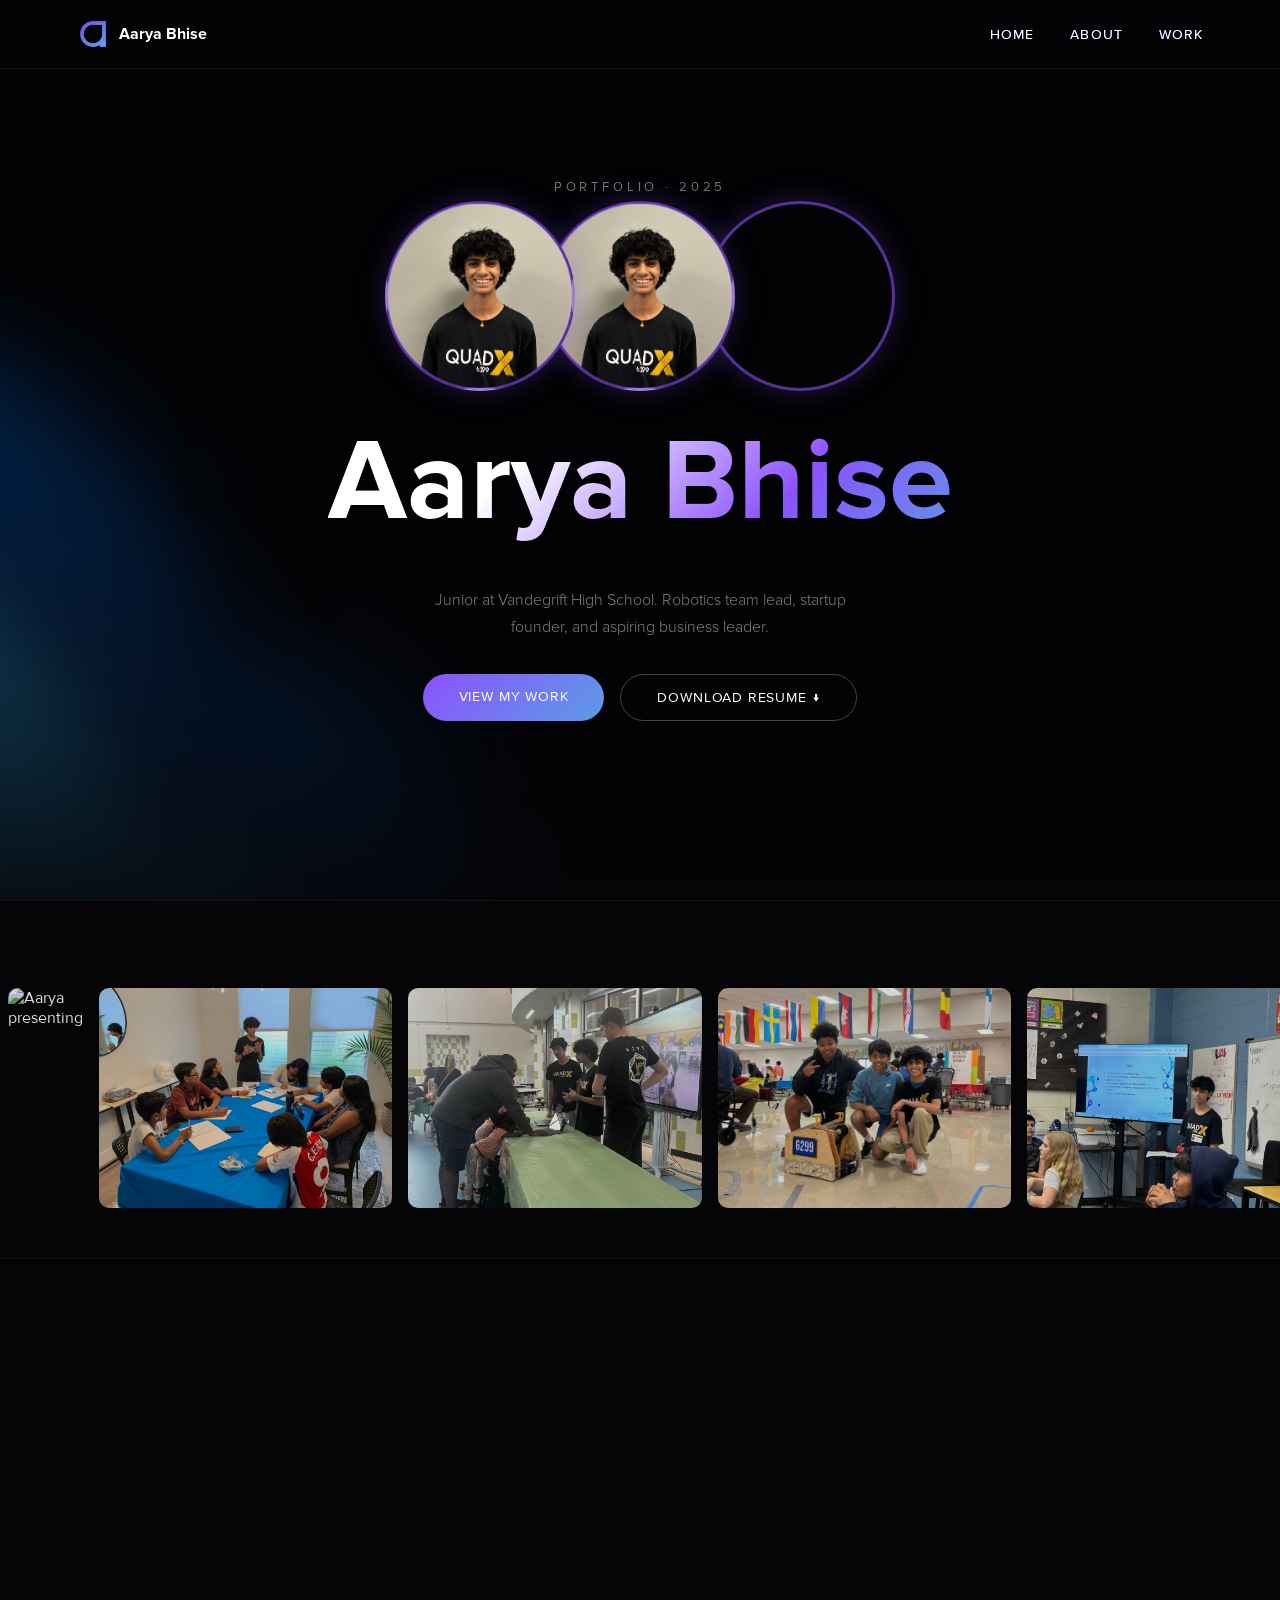
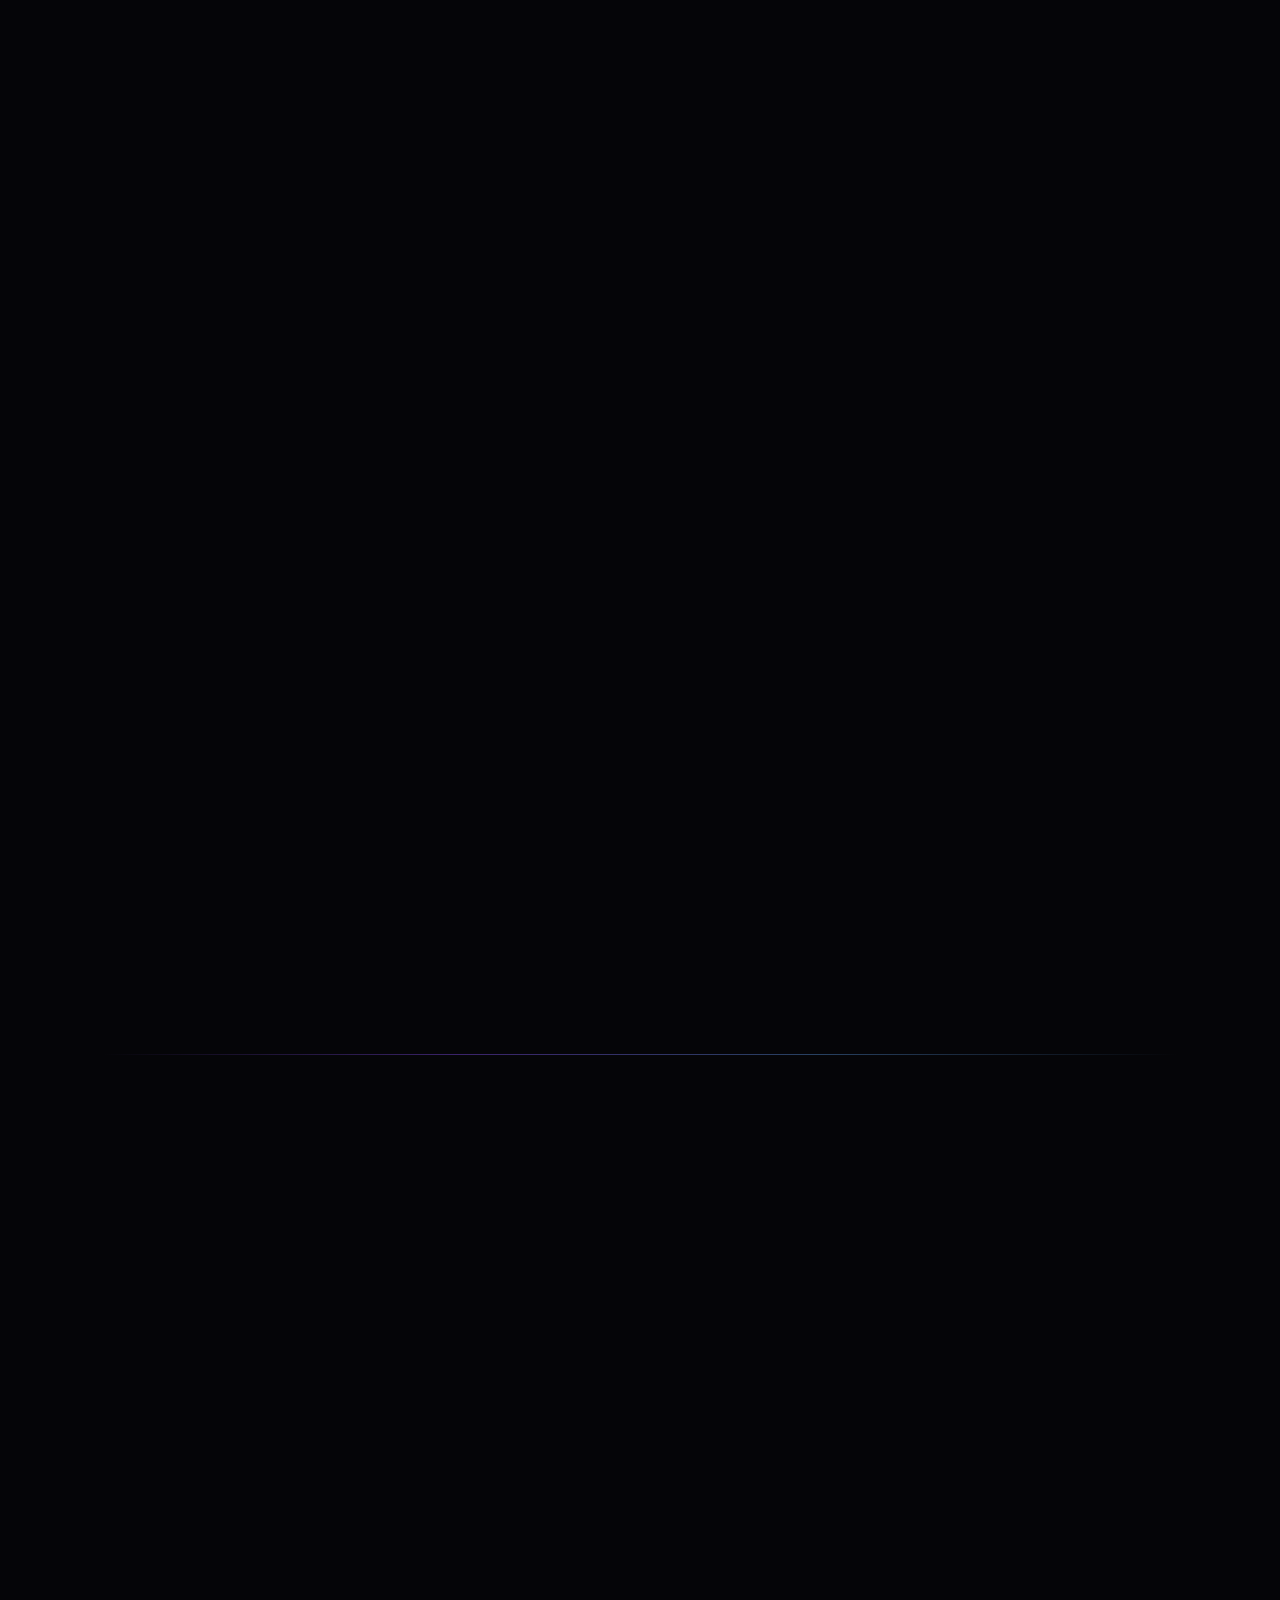
==== index.html @ 0fa8f3f6 "Add files via upload" ====
<!DOCTYPE html>
<html lang="en">
<head>
    <meta charset="UTF-8">
    <meta name="viewport" content="width=device-width, initial-scale=1.0">
    <title>Aarya Bhise | Portfolio</title>
    <link rel="icon" type="image/png" href="LOGO.png">

    <!-- Open Graph / Link Preview -->
    <meta property="og:type" content="website">
    <meta property="og:title" content="Aarya Bhise — Portfolio">
    <meta property="og:description" content="Junior at Vandegrift High School. Robotics team lead, startup founder, and aspiring business leader.">
    <meta property="og:image" content="HEROBACKGROUND.png">
    <meta property="og:url" content="">

    <!-- Twitter / iMessage -->
    <meta name="twitter:card" content="summary_large_image">
    <meta name="twitter:title" content="Aarya Bhise — Portfolio">
    <meta name="twitter:description" content="Junior at Vandegrift High School. Robotics team lead, startup founder, and aspiring business leader.">
    <meta name="twitter:image" content="HEROBACKGROUND.png">
    <style>
        @font-face {
            font-family: 'Proxima Nova';
            src: url('[data-uri]') format('opentype');
            font-weight: 300;
            font-style: normal;
        }
        @font-face {
            font-family: 'Proxima Nova';
            src: url('[data-uri]') format('truetype');
            font-weight: 400;
            font-style: normal;
        }
        @font-face {
            font-family: 'Proxima Nova';
            src: url('[data-uri]') format('opentype');
            font-weight: 700;
            font-style: normal;
        }
        @font-face {
            font-family: 'Proxima Nova';
            src: url('[data-uri]') format('opentype');
            font-weight: 900;
            font-style: normal;
        }
*, *::before, *::after {
            margin: 0;
            padding: 0;
            box-sizing: border-box;
        }

        :root {
            --purple: #8c52ff;
            --blue: #5c9be6;
            --dark: #050508;
            --white: #ffffff;
            --gray: #a0a0b0;
        }

        html {
            scroll-behavior: smooth;
        }

        body {
            font-family: 'Proxima Nova', sans-serif;
            background: var(--dark);
            color: var(--white);
            overflow-x: hidden;
        }

        /* ─── NAV ─── */
        nav {
            position: fixed;
            top: 0;
            left: 0;
            right: 0;
            z-index: 1000;
            display: flex;
            justify-content: space-between;
            align-items: center;
            padding: 18px 6%;
            background: rgba(5, 5, 8, 0.7);
            backdrop-filter: blur(18px);
            border-bottom: 1px solid rgba(255,255,255,0.06);
            transition: background 0.3s;
        }

        .brand-group {
            display: flex;
            align-items: center;
            text-decoration: none;
            gap: 10px;
        }

        .nav-logo {
            height: 32px;
            width: auto;
        }

        .brand-name {
            font-family: 'Proxima Nova', sans-serif;
            font-weight: 900;
            letter-spacing: 0;
            color: var(--white);
        }

        nav ul {
            display: flex;
            list-style: none;
            gap: 36px;
        }

        nav ul li a {
            text-decoration: none;
            font-size: 0.85rem;
            letter-spacing: 0.08em;
            text-transform: uppercase;
            font-weight: 500;
            color: var(--white);
            position: relative;
            background: linear-gradient(90deg, var(--purple), var(--blue));
            -webkit-background-clip: text;
            background-clip: text;
            -webkit-text-fill-color: white;
            transition: -webkit-text-fill-color 0.4s ease, opacity 0.4s ease;
        }

        nav ul li a::after {
            content: '';
            position: absolute;
            bottom: -3px;
            left: 0;
            width: 0%;
            height: 1.5px;
            background: linear-gradient(90deg, var(--purple), var(--blue));
            transition: width 0.4s cubic-bezier(0.4, 0, 0.2, 1);
            border-radius: 2px;
        }

        nav ul li a:hover {
            -webkit-text-fill-color: transparent;
            transition: -webkit-text-fill-color 0.4s ease;
        }

        nav ul li a:hover::after {
            width: 100%;
        }

        /* ─── HERO ─── */
        .hero {
            position: relative;
            height: 100vh;
            display: flex;
            flex-direction: column;
            align-items: center;
            justify-content: center;
            overflow: hidden;
            text-align: center;
        }

        .hero-bg {
            position: absolute;
            inset: 0;
            background-image: url('HEROBACKGROUND.png');
            background-size: cover;
            background-position: center;
            opacity: 0.55;
        }

        .hero-bg::after {
            content: '';
            position: absolute;
            inset: 0;
            background: linear-gradient(to bottom, rgba(5,5,8,0.3) 0%, rgba(5,5,8,0) 40%, rgba(5,5,8,0.9) 100%);
        }

        .hero-content {
            position: relative;
            z-index: 10;
            display: flex;
            flex-direction: column;
            align-items: center;
        }

        .hero-label {
            font-size: 0.8rem;
            letter-spacing: 0.3em;
            text-transform: uppercase;
            color: rgba(255,255,255,0.45);
            margin-bottom: 6px;
            animation: fadeUp 0.8s ease both;
        }

        .hero-title {
            font-family: 'Proxima Nova', sans-serif;
            font-weight: 900;
            font-size: clamp(52px, 9vw, 130px);
            line-height: 1.1;
            letter-spacing: 0;
            padding-bottom: 0.15em;
            background: linear-gradient(135deg, #ffffff 30%, #8c52ff 70%, #5c9be6 100%);
            -webkit-background-clip: text;
            background-clip: text;
            color: transparent;
            animation: fadeUp 0.9s 0.1s ease both;
        }

        .hero-subtitle {
            margin-top: 24px;
            font-size: clamp(0.85rem, 1.5vw, 1rem);
            color: rgba(255,255,255,0.5);
            max-width: 420px;
            line-height: 1.7;
            font-weight: 300;
            animation: fadeUp 1s 0.3s ease both;
        }

        .hero-cta {
            margin-top: 32px;
            animation: fadeUp 1s 0.5s ease both;
        }

        .btn-primary {
            display: inline-block;
            padding: 14px 36px;
            background: linear-gradient(135deg, var(--purple), var(--blue));
            color: white;
            text-decoration: none;
            border-radius: 50px;
            font-size: 0.85rem;
            font-weight: 500;
            letter-spacing: 0.06em;
            text-transform: uppercase;
            transition: transform 0.25s, box-shadow 0.25s;
        }

        .btn-secondary {
            display: inline-block;
            padding: 14px 36px;
            background: transparent;
            color: white;
            text-decoration: none;
            border-radius: 50px;
            font-size: 0.85rem;
            font-weight: 500;
            letter-spacing: 0.06em;
            text-transform: uppercase;
            border: 1.5px solid rgba(255,255,255,0.25);
            transition: transform 0.25s, box-shadow 0.25s, border-color 0.25s, background 0.25s;
        }

        .btn-secondary:hover {
            transform: translateY(-2px);
            border-color: rgba(140, 82, 255, 0.6);
            background: rgba(140, 82, 255, 0.08);
            box-shadow: 0 12px 40px rgba(140, 82, 255, 0.2);
        }

        .btn-primary:hover {
            transform: translateY(-2px);
            box-shadow: 0 12px 40px rgba(140, 82, 255, 0.4);
        }

        /* Profile circles */
        .hero-circles {
            display: flex;
            justify-content: center;
            margin-bottom: 28px;
            animation: fadeUp 0.9s 0.05s ease both;
        }

        .hero-circle {
            width: 190px;
            height: 190px;
            border-radius: 50%;
            background-size: cover;
            background-position: center;
            border: 3px solid rgba(140, 82, 255, 0.6);
            box-shadow: 0 0 28px rgba(140, 82, 255, 0.25);
            transition: transform 0.3s, box-shadow 0.3s;
        }

        .hero-circle:not(:first-child) {
            margin-left: -30px;
        }

        .hero-circle:hover {
            transform: scale(1.1) translateY(-4px);
            z-index: 5;
            box-shadow: 0 0 30px rgba(92, 155, 230, 0.5);
        }

        .c1 { background-image: url('AARYA2.png'); z-index: 3; }
        .c2 { background-image: url('AARYA2.png'); z-index: 2; }
        .c3 { background-image: url('1.jpg'); z-index: 1; }

        /* ─── TICKER ─── */
        .ticker-section {
            width: 100%;
            overflow: hidden;
            padding: 50px 0;
            background: var(--dark);
            border-top: 1px solid rgba(255,255,255,0.05);
            border-bottom: 1px solid rgba(255,255,255,0.05);
        }

        .ticker-label {
            text-align: center;
            font-size: 0.7rem;
            letter-spacing: 0.25em;
            text-transform: uppercase;
            color: rgba(255,255,255,0.3);
            margin-bottom: 24px;
        }

        .ticker-track {
            display: flex;
            width: fit-content;
            animation: tickerScroll 30s linear infinite;
        }

        .ticker-track img {
            height: 220px;
            width: auto;
            object-fit: cover;
            border-radius: 10px;
            margin: 0 8px;
            opacity: 0.85;
            transition: opacity 0.3s, transform 0.3s;
        }

        .ticker-track img:hover {
            opacity: 1;
            transform: scale(1.03);
        }

        /* ─── ABOUT ─── */
        #about {
            position: relative;
        }

        #about::before {
            content: '';
            position: absolute;
            top: 50%;
            left: -10%;
            width: 500px;
            height: 500px;
            border-radius: 50%;
            background: radial-gradient(circle, rgba(140,82,255,0.07) 0%, transparent 70%);
            transform: translateY(-50%);
            pointer-events: none;
            z-index: 0;
        }

        .about-section {
            padding: 120px 8%;
            display: flex;
            align-items: center;
            gap: 80px;
            max-width: 1200px;
            margin: 0 auto;
        }

        .about-text {
            flex: 1.2;
        }

        .section-tag {
            display: inline-block;
            font-size: 0.7rem;
            letter-spacing: 0.28em;
            text-transform: uppercase;
            color: var(--purple);
            margin-bottom: 16px;
        }

        .about-text h2 {
            font-family: 'Proxima Nova', sans-serif;
            font-weight: 900;
            font-size: clamp(52px, 7vw, 90px);
            line-height: 0.92;
            letter-spacing: 0.01em;
            color: var(--white);
            margin-bottom: 28px;
        }

        .about-text h2 span {
            background: linear-gradient(90deg, var(--purple), var(--blue));
            -webkit-background-clip: text;
            background-clip: text;
            color: transparent;
        }

        .about-text p {
            font-size: 1rem;
            line-height: 1.8;
            color: rgba(255,255,255,0.55);
            font-weight: 300;
            max-width: 480px;
        }

        .about-tags {
            display: flex;
            flex-wrap: wrap;
            gap: 10px;
            margin-top: 28px;
        }

        .tag {
            padding: 6px 16px;
            border: 1px solid rgba(140, 82, 255, 0.35);
            border-radius: 50px;
            font-size: 0.78rem;
            color: rgba(255,255,255,0.65);
            letter-spacing: 0.04em;
            transition: border-color 0.25s, color 0.25s;
        }

        .tag:hover {
            border-color: var(--purple);
            color: var(--white);
        }

        .about-photo {
            flex: 0.8;
            position: relative;
        }

        .about-photo img {
            width: 100%;
            border-radius: 16px;
            display: block;
            border: 1px solid rgba(255,255,255,0.07);
        }

        .about-photo::before {
            content: '';
            position: absolute;
            inset: -1px;
            border-radius: 16px;
            background: linear-gradient(135deg, rgba(140,82,255,0.3), rgba(92,155,230,0.1));
            z-index: -1;
            filter: blur(20px);
        }

        /* ─── WORK ─── */
        #work {
            position: relative;
        }

        #work::after {
            content: '';
            position: absolute;
            bottom: 0;
            right: -5%;
            width: 600px;
            height: 600px;
            border-radius: 50%;
            background: radial-gradient(circle, rgba(92,155,230,0.06) 0%, transparent 70%);
            pointer-events: none;
            z-index: 0;
        }

        .work-section {
            padding: 100px 8%;
            max-width: 1200px;
            margin: 0 auto;
        }

        .work-section .section-tag {
            display: block;
            margin-bottom: 12px;
        }

        .work-section h2 {
            font-family: 'Proxima Nova', sans-serif;
            font-weight: 900;
            font-size: clamp(52px, 7vw, 90px);
            letter-spacing: 0.01em;
            line-height: 0.92;
            margin-bottom: 60px;
        }

        .work-grid {
            display: grid;
            grid-template-columns: repeat(3, 1fr);
            gap: 20px;
        }

        .work-card {
            position: relative;
            border-radius: 14px;
            overflow: hidden;
            aspect-ratio: 4/3;
            background: rgba(255,255,255,0.04);
            border: 1px solid rgba(255,255,255,0.06);
            border-top: 1px solid rgba(140,82,255,0.3);
            cursor: pointer;
            transition: transform 0.3s, box-shadow 0.3s;
            text-decoration: none;
            display: block;
        }

        .work-card:hover {
            transform: translateY(-6px);
            box-shadow: 0 24px 60px rgba(0,0,0,0.5);
        }

        .work-card-bg {
            position: absolute;
            inset: 0;
            background-size: cover;
            background-position: center;
            transition: transform 0.4s ease;
            opacity: 0.7;
        }

        .work-card:hover .work-card-bg {
            transform: scale(1.07);
            opacity: 0.9;
        }

        .work-card-overlay {
            position: absolute;
            inset: 0;
            background: linear-gradient(to top, rgba(5,5,8,0.95) 0%, transparent 60%);
            display: flex;
            flex-direction: column;
            justify-content: flex-end;
            padding: 24px;
        }

        .work-card-tag {
            font-size: 0.65rem;
            letter-spacing: 0.2em;
            text-transform: uppercase;
            color: var(--blue);
            margin-bottom: 6px;
        }

        .work-card-title {
            font-family: 'Proxima Nova', sans-serif;
            font-weight: 900;
            font-size: 1.6rem;
            letter-spacing: 0.04em;
            color: white;
        }

        .work-card-arrow {
            position: absolute;
            top: 18px;
            right: 18px;
            width: 36px;
            height: 36px;
            border-radius: 50%;
            background: rgba(255,255,255,0.08);
            display: flex;
            align-items: center;
            justify-content: center;
            font-size: 0.9rem;
            opacity: 0;
            transition: opacity 0.3s, background 0.3s;
        }

        .work-card:hover .work-card-arrow {
            opacity: 1;
            background: linear-gradient(135deg, var(--purple), var(--blue));
        }

        /* ─── CONTACT ─── */
        #contact {
            position: relative;
        }

        #contact::before {
            content: '';
            position: absolute;
            top: 0;
            left: 8%;
            right: 8%;
            height: 1px;
            background: linear-gradient(90deg, transparent, rgba(140,82,255,0.4), rgba(92,155,230,0.4), transparent);
        }

        .contact-section {
            padding: 100px 8%;
            max-width: 1200px;
            margin: 0 auto;
            text-align: center;
        }

        .contact-section h2 {
            font-family: 'Proxima Nova', sans-serif;
            font-weight: 900;
            font-size: clamp(42px, 6vw, 80px);
            line-height: 0.95;
            letter-spacing: 0;
            margin-bottom: 20px;
        }

        .contact-section h2 span {
            background: linear-gradient(90deg, var(--purple), var(--blue));
            -webkit-background-clip: text;
            background-clip: text;
            color: transparent;
        }

        .contact-section p {
            font-size: 1rem;
            color: rgba(255,255,255,0.45);
            font-weight: 300;
            max-width: 480px;
            margin: 0 auto 48px;
            line-height: 1.8;
        }

        .contact-cards {
            display: flex;
            justify-content: center;
            gap: 16px;
            flex-wrap: wrap;
        }

        .contact-card {
            display: flex;
            align-items: center;
            gap: 14px;
            padding: 18px 28px;
            border-radius: 14px;
            border: 1px solid rgba(255,255,255,0.07);
            background: rgba(255,255,255,0.03);
            text-decoration: none;
            color: var(--white);
            transition: border-color 0.3s, background 0.3s, transform 0.3s, box-shadow 0.3s;
            min-width: 200px;
        }

        .contact-card:hover {
            border-color: rgba(140,82,255,0.45);
            background: rgba(140,82,255,0.08);
            transform: translateY(-3px);
            box-shadow: 0 16px 40px rgba(140,82,255,0.2), inset 0 1px 0 rgba(140,82,255,0.4);
        }

        .contact-card-icon {
            width: 40px;
            height: 40px;
            border-radius: 10px;
            background: linear-gradient(135deg, var(--purple), var(--blue));
            display: flex;
            align-items: center;
            justify-content: center;
            font-size: 1.1rem;
            flex-shrink: 0;
        }

        .contact-card-text {
            text-align: left;
        }

        .contact-card-label {
            font-size: 0.68rem;
            letter-spacing: 0.18em;
            text-transform: uppercase;
            color: rgba(255,255,255,0.35);
            display: block;
            margin-bottom: 2px;
        }

        .contact-card-value {
            font-size: 0.92rem;
            font-weight: 500;
            color: var(--white);
        }

        /* ─── FOOTER ─── */
        footer {
            padding: 60px 8% 40px;
            border-top: 1px solid rgba(255,255,255,0.06);
            display: flex;
            justify-content: space-between;
            align-items: center;
        }

        .footer-brand {
            font-family: 'Proxima Nova', sans-serif;
            font-weight: 900;
            font-size: 1.8rem;
            letter-spacing: 0;
            background: linear-gradient(90deg, var(--purple), var(--blue));
            -webkit-background-clip: text;
            background-clip: text;
            color: transparent;
        }

        .footer-copy {
            font-size: 0.78rem;
            color: rgba(255,255,255,0.25);
        }

        /* ─── SCROLL REVEAL ─── */
        .reveal {
            opacity: 0;
            transform: translateY(36px);
            transition: opacity 0.75s cubic-bezier(0.4, 0, 0.2, 1),
                        transform 0.75s cubic-bezier(0.4, 0, 0.2, 1);
        }

        .reveal.visible {
            opacity: 1;
            transform: translateY(0);
        }

        .reveal-delay-1 { transition-delay: 0.1s; }
        .reveal-delay-2 { transition-delay: 0.2s; }
        .reveal-delay-3 { transition-delay: 0.3s; }
        .reveal-delay-4 { transition-delay: 0.4s; }

        /* ─── ANIMATIONS ─── */
        @keyframes fadeUp {
            from { opacity: 0; transform: translateY(24px); }
            to   { opacity: 1; transform: translateY(0); }
        }

        @keyframes scrollPulse {
            0%, 100% { opacity: 0.35; }
            50% { opacity: 0.7; }
        }

        @keyframes tickerScroll {
            0%   { transform: translateX(0); }
            100% { transform: translateX(-50%); }
        }

        /* ─── RESPONSIVE ─── */
        @media (max-width: 900px) {
            .about-section {
                flex-direction: column;
                padding: 80px 6%;
            }
            .work-grid {
                grid-template-columns: 1fr 1fr;
            }
            nav ul { gap: 20px; }
        }

        @media (max-width: 600px) {
            nav ul { display: none; }
            .work-grid { grid-template-columns: 1fr; }
            footer { flex-direction: column; gap: 16px; text-align: center; }
        }

        /* ─── HAMBURGER MENU ─── */
        .hamburger {
            display: none;
            flex-direction: column;
            justify-content: center;
            gap: 5px;
            width: 36px;
            height: 36px;
            cursor: pointer;
            z-index: 1100;
            background: none;
            border: none;
            padding: 0;
        }

        .hamburger span {
            display: block;
            width: 24px;
            height: 2px;
            background: var(--white);
            border-radius: 2px;
            transition: transform 0.35s cubic-bezier(0.4, 0, 0.2, 1),
                        opacity 0.35s ease,
                        width 0.35s ease;
            transform-origin: center;
        }

        .hamburger.open span:nth-child(1) { transform: translateY(7px) rotate(45deg); }
        .hamburger.open span:nth-child(2) { opacity: 0; width: 0; }
        .hamburger.open span:nth-child(3) { transform: translateY(-7px) rotate(-45deg); }

        .mobile-menu {
            display: none;
            position: fixed;
            inset: 0;
            background: rgba(5, 5, 8, 0.97);
            backdrop-filter: blur(24px);
            z-index: 1050;
            flex-direction: column;
            align-items: center;
            justify-content: center;
            gap: 40px;
            opacity: 0;
            pointer-events: none;
            transition: opacity 0.35s ease;
        }

        .mobile-menu.open {
            opacity: 1;
            pointer-events: all;
        }

        .mobile-menu a {
            font-family: 'Proxima Nova', sans-serif;
            font-weight: 900;
            font-size: clamp(2rem, 10vw, 3.5rem);
            text-decoration: none;
            color: var(--white);
            letter-spacing: 0;
            background: linear-gradient(90deg, var(--purple), var(--blue));
            -webkit-background-clip: text;
            background-clip: text;
            -webkit-text-fill-color: white;
            transition: -webkit-text-fill-color 0.3s ease;
        }

        .mobile-menu a:hover {
            -webkit-text-fill-color: transparent;
        }

        @media (max-width: 600px) {
            .hamburger { display: flex; }
            .mobile-menu { display: flex; }
            nav ul { display: none; }
        }
        /* ─── LOADING SCREEN ─── */
        #loader {
            position: fixed;
            inset: 0;
            background: var(--dark);
            z-index: 99999;
            display: flex;
            align-items: center;
            justify-content: center;
            flex-direction: column;
            gap: 24px;
            transition: opacity 0.6s ease, visibility 0.6s ease;
        }

        #loader.hidden {
            opacity: 0;
            visibility: hidden;
        }

        .loader-name {
            font-family: 'Proxima Nova', sans-serif;
            font-weight: 900;
            font-size: clamp(2rem, 6vw, 4rem);
            letter-spacing: 0;
            background: linear-gradient(135deg, #ffffff 30%, #8c52ff 70%, #5c9be6 100%);
            -webkit-background-clip: text;
            background-clip: text;
            color: transparent;
            opacity: 0;
            transform: translateY(16px);
            animation: loaderFadeUp 0.7s 0.2s ease forwards;
        }

        .loader-bar-wrap {
            width: 160px;
            height: 2px;
            background: rgba(255,255,255,0.08);
            border-radius: 2px;
            overflow: hidden;
            opacity: 0;
            animation: loaderFadeUp 0.5s 0.5s ease forwards;
        }

        .loader-bar {
            height: 100%;
            width: 0%;
            background: linear-gradient(90deg, var(--purple), var(--blue));
            border-radius: 2px;
            animation: loaderProgress 1s 0.6s cubic-bezier(0.4, 0, 0.2, 1) forwards;
        }

        @keyframes loaderFadeUp {
            to { opacity: 1; transform: translateY(0); }
        }

        @keyframes loaderProgress {
            to { width: 100%; }
        }

        /* ─── PAGE TRANSITION ─── */
        #page-transition {
            position: fixed;
            inset: 0;
            background: var(--dark);
            z-index: 99990;
            pointer-events: none;
            opacity: 0;
            transition: opacity 0.4s ease;
        }

        #page-transition.active { opacity: 1; }

    </style>
</head>
<body>

    <!-- ─── LOADER ─── -->
    <div id="loader">
        <div class="loader-name">Aarya Bhise</div>
        <div class="loader-bar-wrap"><div class="loader-bar"></div></div>
    </div>

    <!-- ─── PAGE TRANSITION ─── -->
    <div id="page-transition"></div>

    <!-- ─── NAV ─── -->
    <nav>
        <a href="index.html" class="brand-group">
            <img src="LOGO.png" alt="Logo" class="nav-logo">
            <span class="brand-name">Aarya Bhise</span>
        </a>
        <ul>
            <li><a href="index.html">Home</a></li>
            <li><a href="#about">About</a></li>
            <li><a href="work.html">Work</a></li>
        </ul>
        <button class="hamburger" id="hamburger" aria-label="Menu">
            <span></span>
            <span></span>
            <span></span>
        </button>
    </nav>

    <!-- Mobile Menu -->
    <div class="mobile-menu" id="mobileMenu">
        <a href="index.html" onclick="closeMenu()">Home</a>
        <a href="#about" onclick="closeMenu()">About</a>
        <a href="work.html" onclick="closeMenu()">Work</a>
    </div>

    <!-- ─── HERO ─── -->
    <section class="hero">
        <div class="hero-bg"></div>

        <div class="hero-content">
            <p class="hero-label">Portfolio · 2025</p>

            <div class="hero-circles">
                <div class="hero-circle c1"></div>
                <div class="hero-circle c2"></div>
                <div class="hero-circle c3"></div>
            </div>

            <h1 class="hero-title">Aarya Bhise</h1>

            <p class="hero-subtitle">
                Junior at Vandegrift High School. Robotics team lead, startup founder, and aspiring business leader.
            </p>

            <div class="hero-cta" style="display:flex;gap:16px;flex-wrap:wrap;justify-content:center;">
                <a href="#work" class="btn-primary">View My Work</a>
                <a href="resume.pdf" download class="btn-secondary">Download Resume ↓</a>
            </div>
        </div>
</div>
    </section>

    <!-- ─── PHOTO TICKER ─── -->
    <section class="ticker-section">
        <p class="ticker-label reveal">Moments &amp; Highlights</p>
        <div style="overflow:hidden;">
            <div class="ticker-track">
                <img src="1.jpg" alt="Aarya presenting">
                <img src="2.jpeg" alt="Robotics team">
                <img src="3.jpg" alt="QuadX event">
                <img src="4.JPG" alt="Teaching session">
                <img src="5.jpg" alt="Community outreach">
                <!-- duplicate for seamless loop -->
                <img src="1.jpg" alt="Aarya presenting">
                <img src="2.jpeg" alt="Robotics team">
                <img src="3.jpg" alt="QuadX event">
                <img src="4.JPG" alt="Teaching session">
                <img src="5.jpg" alt="Community outreach">
            </div>
        </div>
    </section>

    <!-- ─── ABOUT ─── -->
    <section id="about" class="reveal">
        <div class="about-section">
            <div class="about-text">
                <span class="section-tag reveal">Who I Am</span>
                <h2>Building<br><span>Tomorrow</span><br>Today</h2>
                <p>
                    I'm a junior at Vandegrift High School with a passion for business, technology, and community. I lead Team QuadX 6299 in robotics competitions and co-founded PantryPal through the school's Incubator Program. My goal is simple — make a meaningful impact on the people around me.
                </p>
                <div class="about-tags">
                    <span class="tag">Robotics · QuadX 6299</span>
                    <span class="tag">Startup Founder</span>
                    <span class="tag">PantryPal</span>
                    <span class="tag">Business</span>
                    <span class="tag">Community Impact</span>
                </div>
            </div>
            <div class="about-photo reveal reveal-delay-2">
                <img src="AARYA2.png" alt="Aarya Bhise">
            </div>
        </div>
    </section>

    <!-- ─── WORK ─── -->
    <section id="work" class="reveal">
        <div class="work-section">
            <span class="section-tag">What I've Done</span>
            <h2>My Work</h2>

            <div class="work-grid">
                <a href="#" class="work-card reveal">
                    <div class="work-card-bg" style="background-image: url('2.jpeg');"></div>
                    <div class="work-card-overlay">
                        <span class="work-card-tag">Robotics</span>
                        <span class="work-card-title">Team QuadX 6299</span>
                    </div>
                    <div class="work-card-arrow">↗</div>
                </a>

                <a href="#" class="work-card reveal reveal-delay-2">
                    <div class="work-card-bg" style="background-image: url('4.JPG');"></div>
                    <div class="work-card-overlay">
                        <span class="work-card-tag">Startup</span>
                        <span class="work-card-title">PantryPal</span>
                    </div>
                    <div class="work-card-arrow">↗</div>
                </a>

                <a href="work.html#websites" class="work-card reveal reveal-delay-4">
                    <div class="work-card-bg" style="background-image: url('3.jpg');"></div>
                    <div class="work-card-overlay">
                        <span class="work-card-tag">Web Development</span>
                        <span class="work-card-title">Website Creation</span>
                    </div>
                    <div class="work-card-arrow">↗</div>
                </a>
            </div>
        </div>
    </section>

    <!-- ─── CONTACT ─── -->
    <section id="contact">
        <div class="contact-section reveal">
            <span class="section-tag">Get In Touch</span>
            <h2>Let's <span>Connect</span></h2>
            <p>Whether you want to talk robotics, startups, or just say hi — I'd love to hear from you.</p>

            <div class="contact-cards">
                <a href="mailto:aaryabhise2009@gmail.com" class="contact-card">
                    <div class="contact-card-icon">✉</div>
                    <div class="contact-card-text">
                        <span class="contact-card-label">Email</span>
                        <span class="contact-card-value">aaryabhise2009@gmail.com</span>
                    </div>
                </a>

                <a href="https://linkedin.com/in/yourprofile" target="_blank" rel="noopener" class="contact-card">
                    <div class="contact-card-icon">in</div>
                    <div class="contact-card-text">
                        <span class="contact-card-label">LinkedIn</span>
                        <span class="contact-card-value">Aarya Bhise</span>
                    </div>
                </a>

            </div>
        </div>
    </section>

    <!-- ─── FOOTER ─── -->
    <footer class="reveal">
        <span class="footer-brand">Aarya Bhise</span>
        <span class="footer-copy">© 2025 · Built with purpose</span>
    </footer>

    <script>
        // ─── LOADER ───
        const loader = document.getElementById('loader');
        if (sessionStorage.getItem('visited')) {
            loader.style.display = 'none';
        } else {
            sessionStorage.setItem('visited', '1');
            window.addEventListener('load', () => {
                setTimeout(() => {
                    loader.classList.add('hidden');
                }, 1600);
            });
        }

        // ─── PAGE TRANSITION ───
        const pt = document.getElementById('page-transition');
        document.querySelectorAll('a[href]').forEach(link => {
            const href = link.getAttribute('href');
            if (!href || href.startsWith('#') || href.startsWith('mailto') || link.target === '_blank') return;
            link.addEventListener('click', e => {
                e.preventDefault();
                pt.classList.add('active');
                setTimeout(() => { window.location.href = href; }, 420);
            });
        });

        // ─── HAMBURGER ───
        const hamburger = document.getElementById('hamburger');
        const mobileMenu = document.getElementById('mobileMenu');

        hamburger.addEventListener('click', () => {
            hamburger.classList.toggle('open');
            mobileMenu.classList.toggle('open');
            document.body.style.overflow = mobileMenu.classList.contains('open') ? 'hidden' : '';
        });

        function closeMenu() {
            hamburger.classList.remove('open');
            mobileMenu.classList.remove('open');
            document.body.style.overflow = '';
        }
    </script>

    <script>
        // ─── SCROLL REVEAL ───
        const revealObserver = new IntersectionObserver((entries) => {
            entries.forEach(entry => {
                if (entry.isIntersecting) {
                    entry.target.classList.add('visible');
                    revealObserver.unobserve(entry.target);
                }
            });
        }, {
            threshold: 0.12,
            rootMargin: '0px 0px -40px 0px'
        });

        document.querySelectorAll('.reveal').forEach(el => {
            revealObserver.observe(el);
        });
    </script>
</body>
</html>
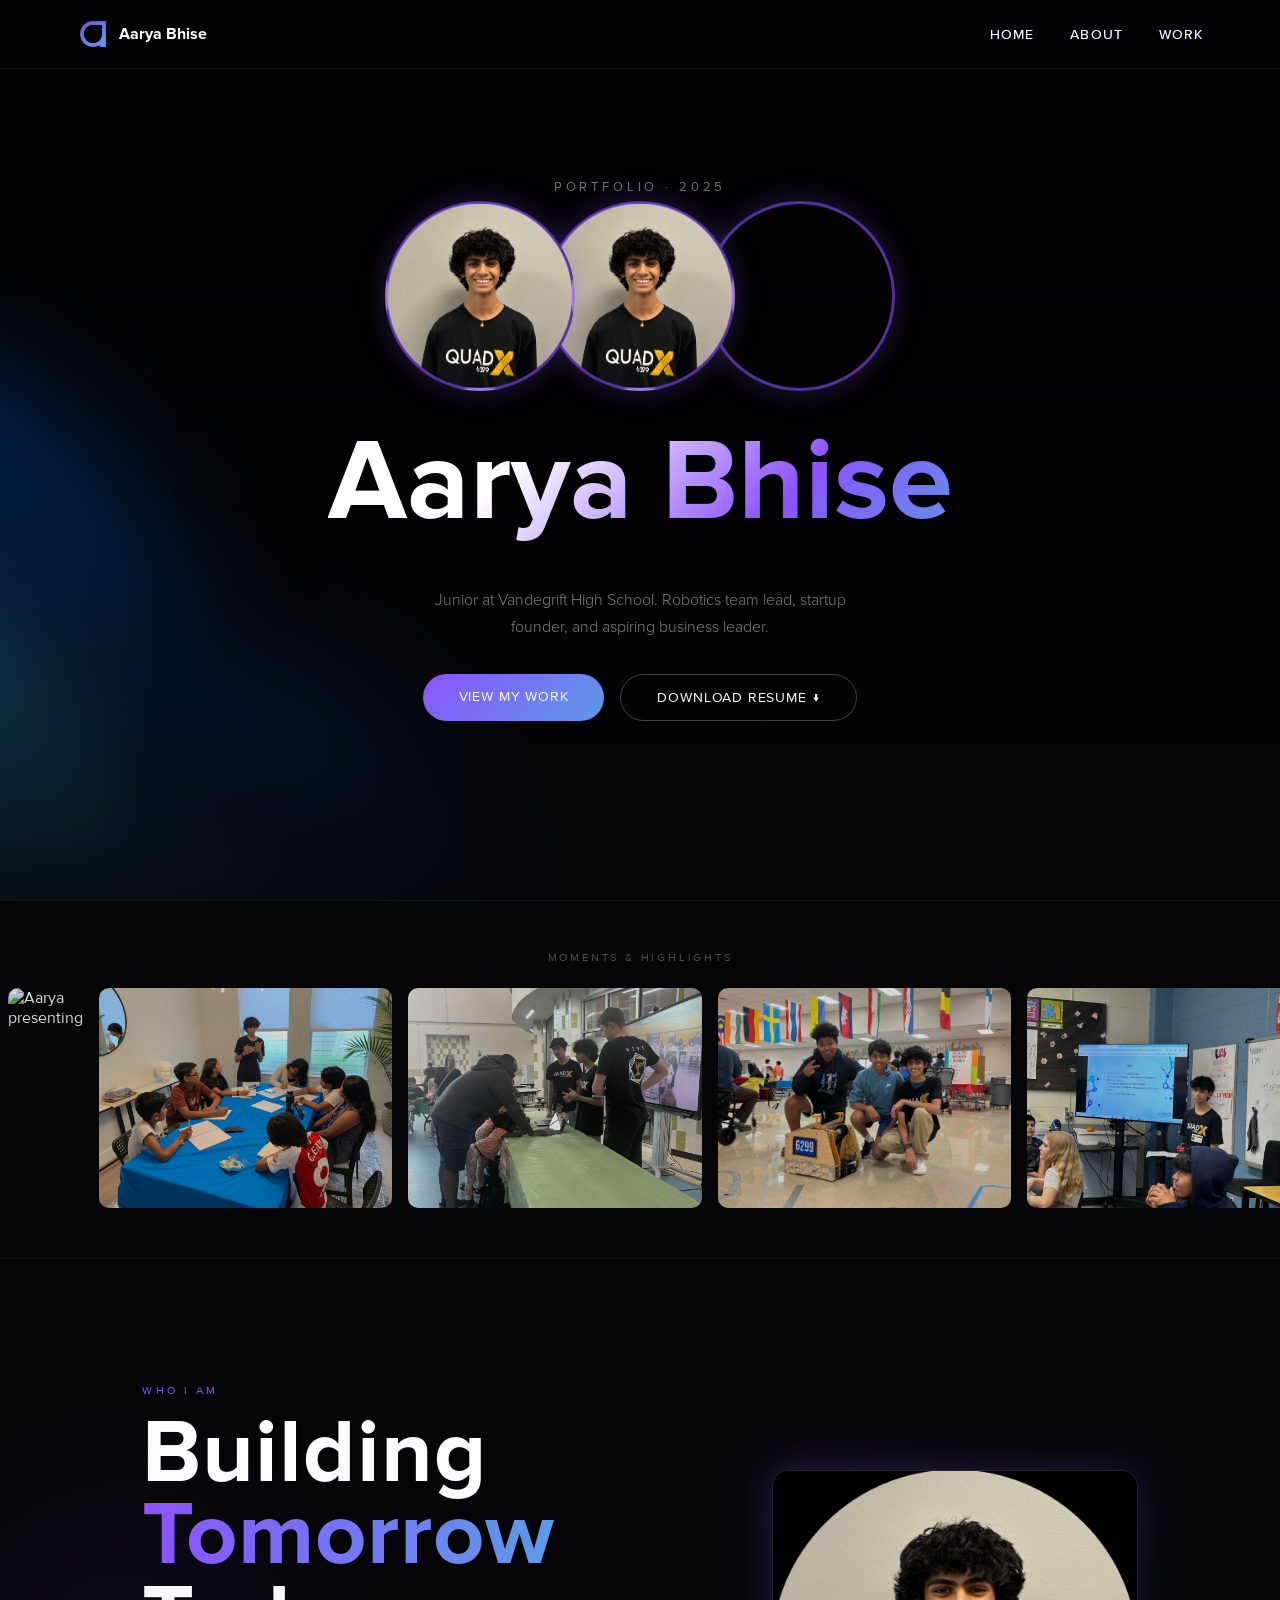
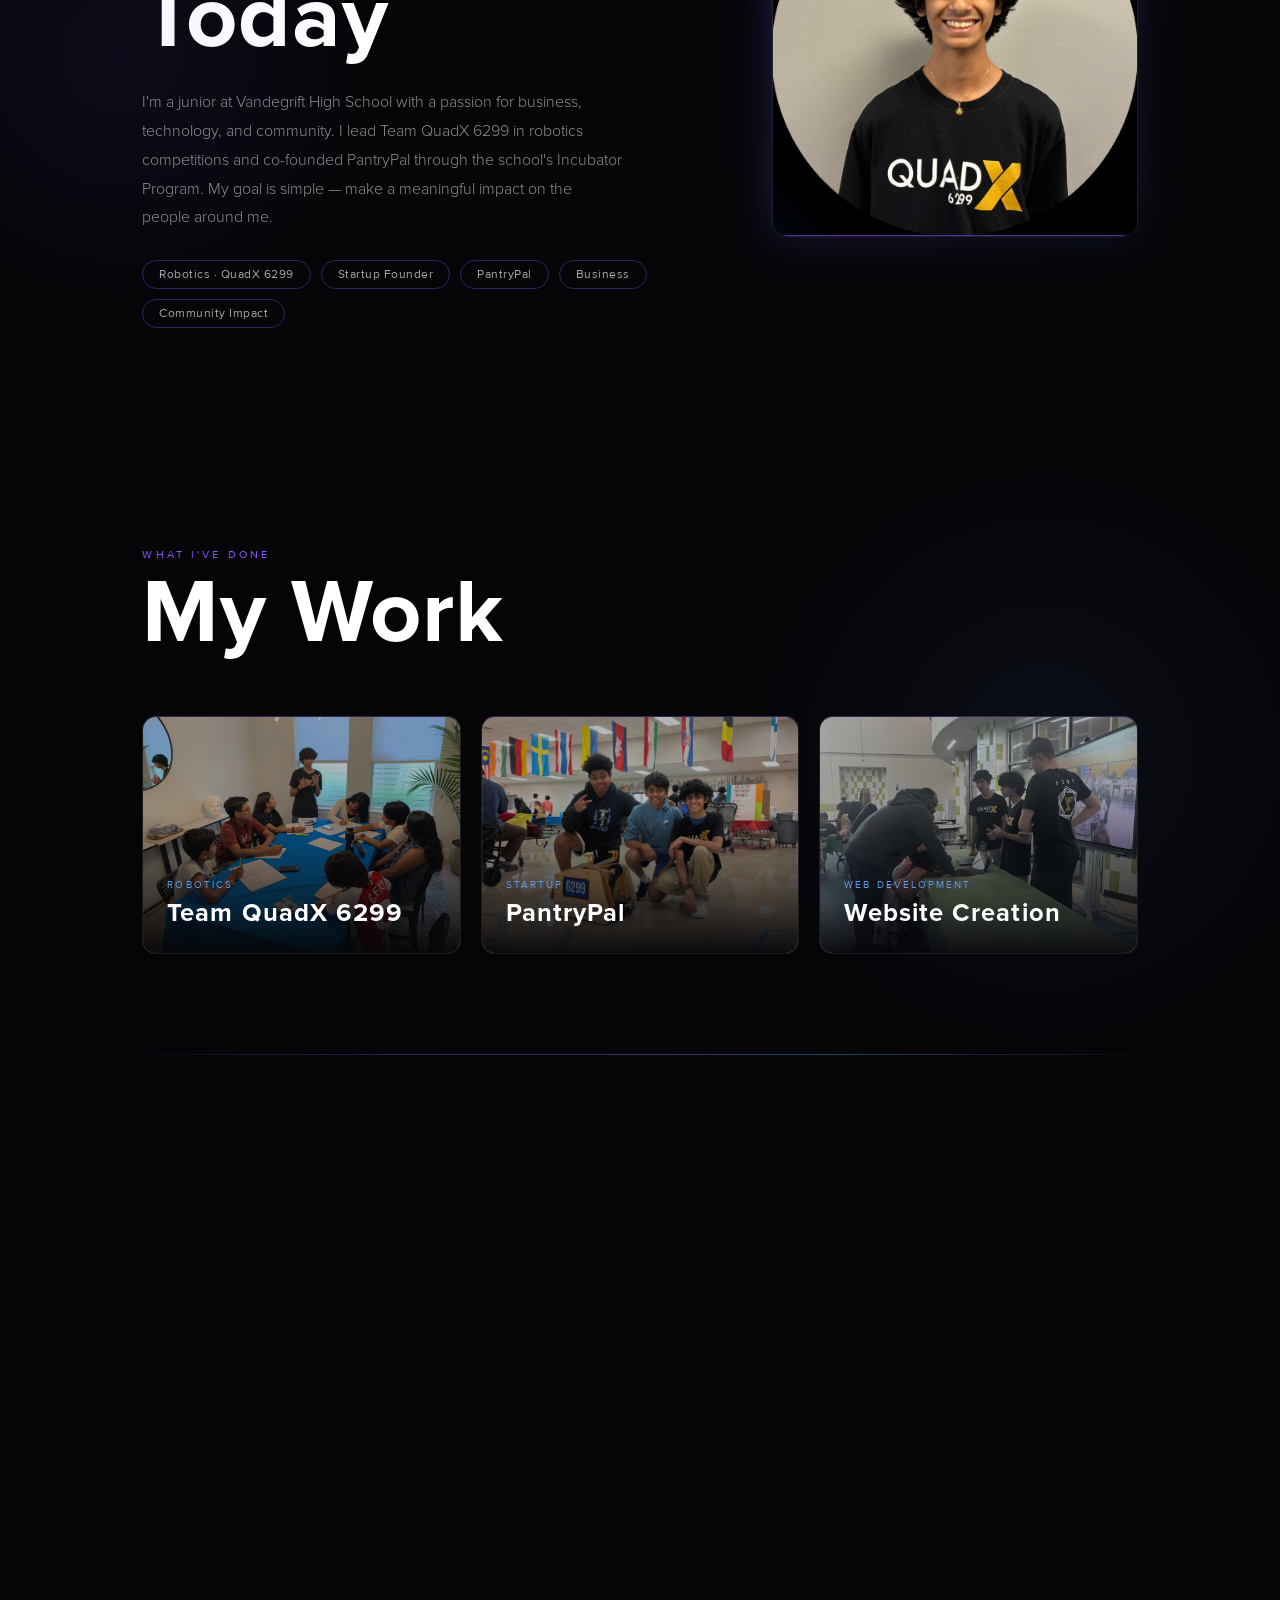
==== commit 9a77762b: "Add files via upload" ====
--- a/index.html
+++ b/index.html
@@ -11,7 +11,7 @@
     <meta property="og:title" content="Aarya Bhise — Portfolio">
     <meta property="og:description" content="Junior at Vandegrift High School. Robotics team lead, startup founder, and aspiring business leader.">
     <meta property="og:image" content="HEROBACKGROUND.png">
-    <meta property="og:url" content="">
+    <meta property="og:url" content="https://aaryabhise2009-x.github.io">
 
     <!-- Twitter / iMessage -->
     <meta name="twitter:card" content="summary_large_image">
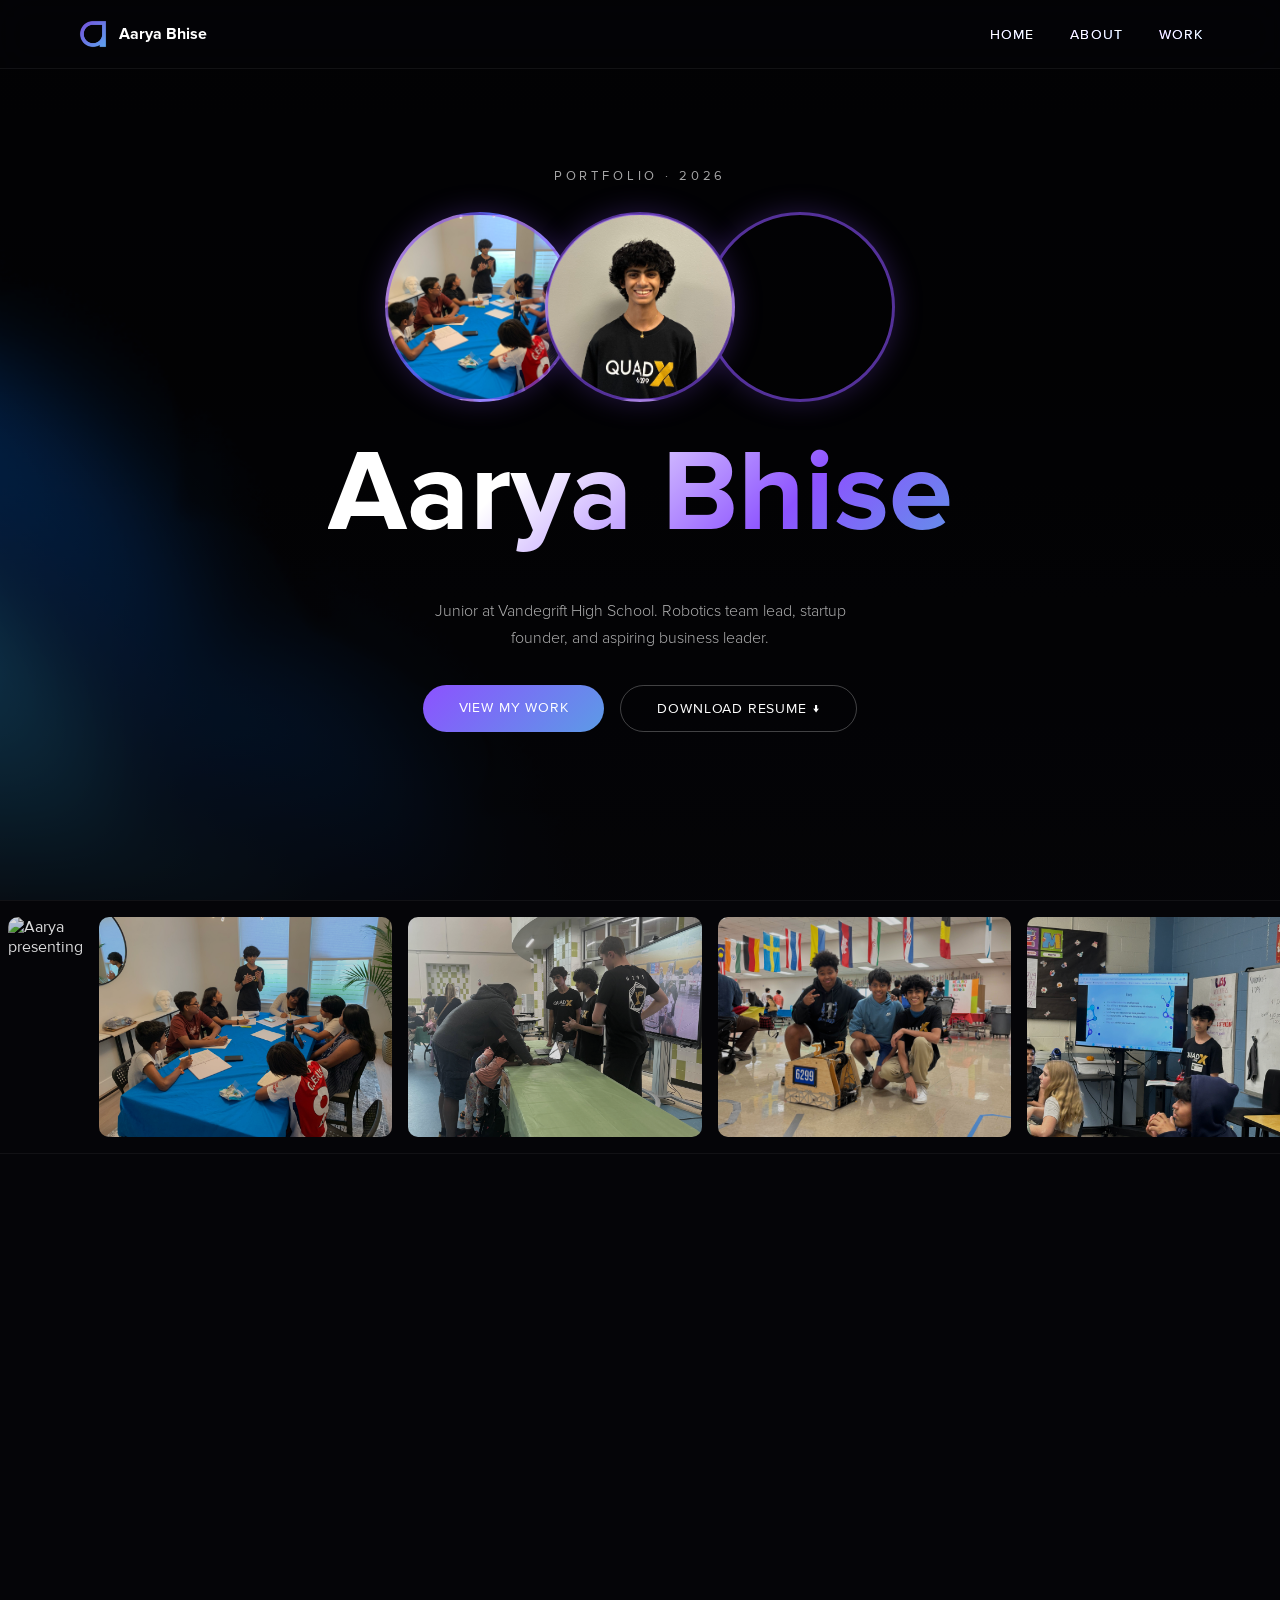
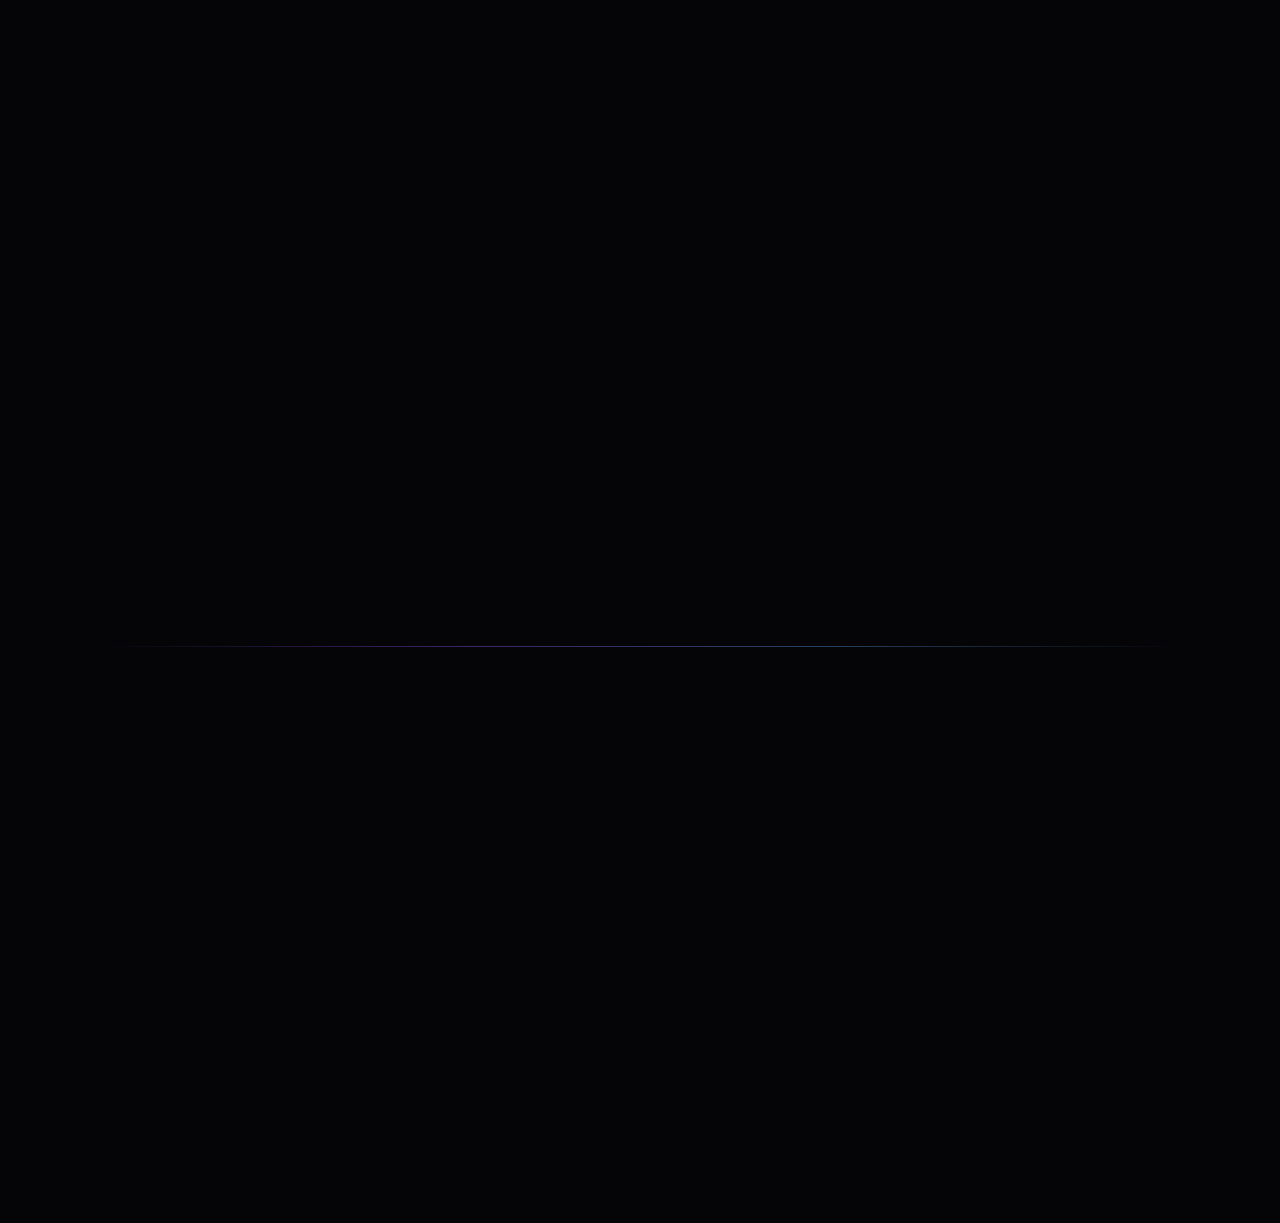
==== commit 49ff537d: "Add files via upload" ====
--- a/index.html
+++ b/index.html
@@ -186,8 +186,8 @@
             font-size: 0.8rem;
             letter-spacing: 0.3em;
             text-transform: uppercase;
-            color: rgba(255,255,255,0.45);
-            margin-bottom: 6px;
+            color: rgba(255,255,255,0.65);
+            margin-bottom: 0;
             animation: fadeUp 0.8s ease both;
         }
 
@@ -208,7 +208,7 @@
         .hero-subtitle {
             margin-top: 24px;
             font-size: clamp(0.85rem, 1.5vw, 1rem);
-            color: rgba(255,255,255,0.5);
+            color: rgba(255,255,255,0.68);
             max-width: 420px;
             line-height: 1.7;
             font-weight: 300;
@@ -265,6 +265,9 @@
         .hero-circles {
             display: flex;
             justify-content: center;
+            align-self: center;
+            width: 100%;
+            margin-top: 28px;
             margin-bottom: 28px;
             animation: fadeUp 0.9s 0.05s ease both;
         }
@@ -290,15 +293,15 @@
             box-shadow: 0 0 30px rgba(92, 155, 230, 0.5);
         }
 
-        .c1 { background-image: url('AARYA2.png'); z-index: 3; }
-        .c2 { background-image: url('AARYA2.png'); z-index: 2; }
+        .c1 { background-image: url('2.jpeg'); z-index: 2; }
+        .c2 { background-image: url('AARYA2.png'); z-index: 10; }
         .c3 { background-image: url('1.jpg'); z-index: 1; }
 
         /* ─── TICKER ─── */
         .ticker-section {
             width: 100%;
             overflow: hidden;
-            padding: 50px 0;
+            padding: 16px 0;
             background: var(--dark);
             border-top: 1px solid rgba(255,255,255,0.05);
             border-bottom: 1px solid rgba(255,255,255,0.05);
@@ -317,6 +320,11 @@
             display: flex;
             width: fit-content;
             animation: tickerScroll 30s linear infinite;
+            animation-play-state: paused;
+        }
+
+        .ticker-track.loaded {
+            animation-play-state: running;
         }
 
         .ticker-track img {
@@ -354,7 +362,7 @@
         }
 
         .about-section {
-            padding: 120px 8%;
+            padding: 60px 8%;
             display: flex;
             align-items: center;
             gap: 80px;
@@ -395,7 +403,7 @@
         .about-text p {
             font-size: 1rem;
             line-height: 1.8;
-            color: rgba(255,255,255,0.55);
+            color: rgba(255,255,255,0.72);
             font-weight: 300;
             max-width: 480px;
         }
@@ -608,7 +616,7 @@
 
         .contact-section p {
             font-size: 1rem;
-            color: rgba(255,255,255,0.45);
+            color: rgba(255,255,255,0.65);
             font-weight: 300;
             max-width: 480px;
             margin: 0 auto 48px;
@@ -663,7 +671,7 @@
             font-size: 0.68rem;
             letter-spacing: 0.18em;
             text-transform: uppercase;
-            color: rgba(255,255,255,0.35);
+            color: rgba(255,255,255,0.55);
             display: block;
             margin-bottom: 2px;
         }
@@ -919,7 +927,7 @@
         </a>
         <ul>
             <li><a href="index.html">Home</a></li>
-            <li><a href="#about">About</a></li>
+            <li><a href="aboutme.html">About</a></li>
             <li><a href="work.html">Work</a></li>
         </ul>
         <button class="hamburger" id="hamburger" aria-label="Menu">
@@ -932,7 +940,7 @@
     <!-- Mobile Menu -->
     <div class="mobile-menu" id="mobileMenu">
         <a href="index.html" onclick="closeMenu()">Home</a>
-        <a href="#about" onclick="closeMenu()">About</a>
+        <a href="aboutme.html" onclick="closeMenu()">About</a>
         <a href="work.html" onclick="closeMenu()">Work</a>
     </div>
 
@@ -941,7 +949,7 @@
         <div class="hero-bg"></div>
 
         <div class="hero-content">
-            <p class="hero-label">Portfolio · 2025</p>
+            <p class="hero-label">Portfolio · 2026</p>
 
             <div class="hero-circles">
                 <div class="hero-circle c1"></div>
@@ -957,7 +965,7 @@
 
             <div class="hero-cta" style="display:flex;gap:16px;flex-wrap:wrap;justify-content:center;">
                 <a href="#work" class="btn-primary">View My Work</a>
-                <a href="resume.pdf" download class="btn-secondary">Download Resume ↓</a>
+                <a href="Resume.pdf" download class="btn-secondary">Download Resume ↓</a>
             </div>
         </div>
 </div>
@@ -965,7 +973,6 @@
 
     <!-- ─── PHOTO TICKER ─── -->
     <section class="ticker-section">
-        <p class="ticker-label reveal">Moments &amp; Highlights</p>
         <div style="overflow:hidden;">
             <div class="ticker-track">
                 <img src="1.jpg" alt="Aarya presenting">
@@ -987,21 +994,14 @@
     <section id="about" class="reveal">
         <div class="about-section">
             <div class="about-text">
-                <span class="section-tag reveal">Who I Am</span>
-                <h2>Building<br><span>Tomorrow</span><br>Today</h2>
+                <h2>Who I <span>Am</span></h2>
                 <p>
-                    I'm a junior at Vandegrift High School with a passion for business, technology, and community. I lead Team QuadX 6299 in robotics competitions and co-founded PantryPal through the school's Incubator Program. My goal is simple — make a meaningful impact on the people around me.
+                    I'm a junior at Vandegrift High School with a passion for business. I lead Robotics Team QuadX 6299 in robotics and marketing. I have co-founded a startup called PantryPal in Vandegrift's InCubator program. I also create websites for organizations to help with their outreach. My goal is to help organizations and make an impact on the community.
                 </p>
-                <div class="about-tags">
-                    <span class="tag">Robotics · QuadX 6299</span>
-                    <span class="tag">Startup Founder</span>
-                    <span class="tag">PantryPal</span>
-                    <span class="tag">Business</span>
-                    <span class="tag">Community Impact</span>
-                </div>
+
             </div>
             <div class="about-photo reveal reveal-delay-2">
-                <img src="AARYA2.png" alt="Aarya Bhise">
+                <img src="AARYA.jpg" alt="Aarya Bhise">
             </div>
         </div>
     </section>
@@ -1013,8 +1013,8 @@
             <h2>My Work</h2>
 
             <div class="work-grid">
-                <a href="#" class="work-card reveal">
-                    <div class="work-card-bg" style="background-image: url('2.jpeg');"></div>
+                <a href="work.html#quadx" class="work-card reveal">
+                    <div class="work-card-bg" style="background-image: url('QuadX.jpg');"></div>
                     <div class="work-card-overlay">
                         <span class="work-card-tag">Robotics</span>
                         <span class="work-card-title">Team QuadX 6299</span>
@@ -1022,8 +1022,8 @@
                     <div class="work-card-arrow">↗</div>
                 </a>
 
-                <a href="#" class="work-card reveal reveal-delay-2">
-                    <div class="work-card-bg" style="background-image: url('4.JPG');"></div>
+                <a href="work.html#pantrypal" class="work-card reveal reveal-delay-2">
+                    <div class="work-card-bg" style="background-image: url('PantryPal.jpg');"></div>
                     <div class="work-card-overlay">
                         <span class="work-card-tag">Startup</span>
                         <span class="work-card-title">PantryPal</span>
@@ -1032,7 +1032,7 @@
                 </a>
 
                 <a href="work.html#websites" class="work-card reveal reveal-delay-4">
-                    <div class="work-card-bg" style="background-image: url('3.jpg');"></div>
+                    <div class="work-card-bg" style="background-image: url('WEBSITE.png');"></div>
                     <div class="work-card-overlay">
                         <span class="work-card-tag">Web Development</span>
                         <span class="work-card-title">Website Creation</span>
@@ -1047,8 +1047,7 @@
     <section id="contact">
         <div class="contact-section reveal">
             <span class="section-tag">Get In Touch</span>
-            <h2>Let's <span>Connect</span></h2>
-            <p>Whether you want to talk robotics, startups, or just say hi — I'd love to hear from you.</p>
+            <h2>Reach <span>Out To Me</span></h2>
 
             <div class="contact-cards">
                 <a href="mailto:aaryabhise2009@gmail.com" class="contact-card">
@@ -1059,7 +1058,7 @@
                     </div>
                 </a>
 
-                <a href="https://linkedin.com/in/yourprofile" target="_blank" rel="noopener" class="contact-card">
+                <a href="https://www.linkedin.com/in/aarya-bhise-724a39340/" target="_blank" rel="noopener" class="contact-card">
                     <div class="contact-card-icon">in</div>
                     <div class="contact-card-text">
                         <span class="contact-card-label">LinkedIn</span>
@@ -1074,10 +1073,10 @@
     <!-- ─── FOOTER ─── -->
     <footer class="reveal">
         <span class="footer-brand">Aarya Bhise</span>
-        <span class="footer-copy">© 2025 · Built with purpose</span>
+        
     </footer>
 
-    <script>
+    <script data-cfasync="false" src="/cdn-cgi/scripts/5c5dd728/cloudflare-static/email-decode.min.js"></script><script data-cfasync="false" src="/cdn-cgi/scripts/5c5dd728/cloudflare-static/email-decode.min.js"></script><script>
         // ─── LOADER ───
         const loader = document.getElementById('loader');
         if (sessionStorage.getItem('visited')) {
@@ -1118,6 +1117,28 @@
             mobileMenu.classList.remove('open');
             document.body.style.overflow = '';
         }
+    </script>
+
+    <script>
+        // ─── TICKER: start after images load ───
+        const tickerTrack = document.querySelector('.ticker-track');
+        const tickerImgs = tickerTrack.querySelectorAll('img');
+        let loadedCount = 0;
+        tickerImgs.forEach(img => {
+            if (img.complete) {
+                loadedCount++;
+                if (loadedCount === tickerImgs.length) tickerTrack.classList.add('loaded');
+            } else {
+                img.addEventListener('load', () => {
+                    loadedCount++;
+                    if (loadedCount === tickerImgs.length) tickerTrack.classList.add('loaded');
+                });
+                img.addEventListener('error', () => {
+                    loadedCount++;
+                    if (loadedCount === tickerImgs.length) tickerTrack.classList.add('loaded');
+                });
+            }
+        });
     </script>
 
     <script>
@@ -1139,4 +1160,4 @@
         });
     </script>
 </body>
-</html>
+</html>
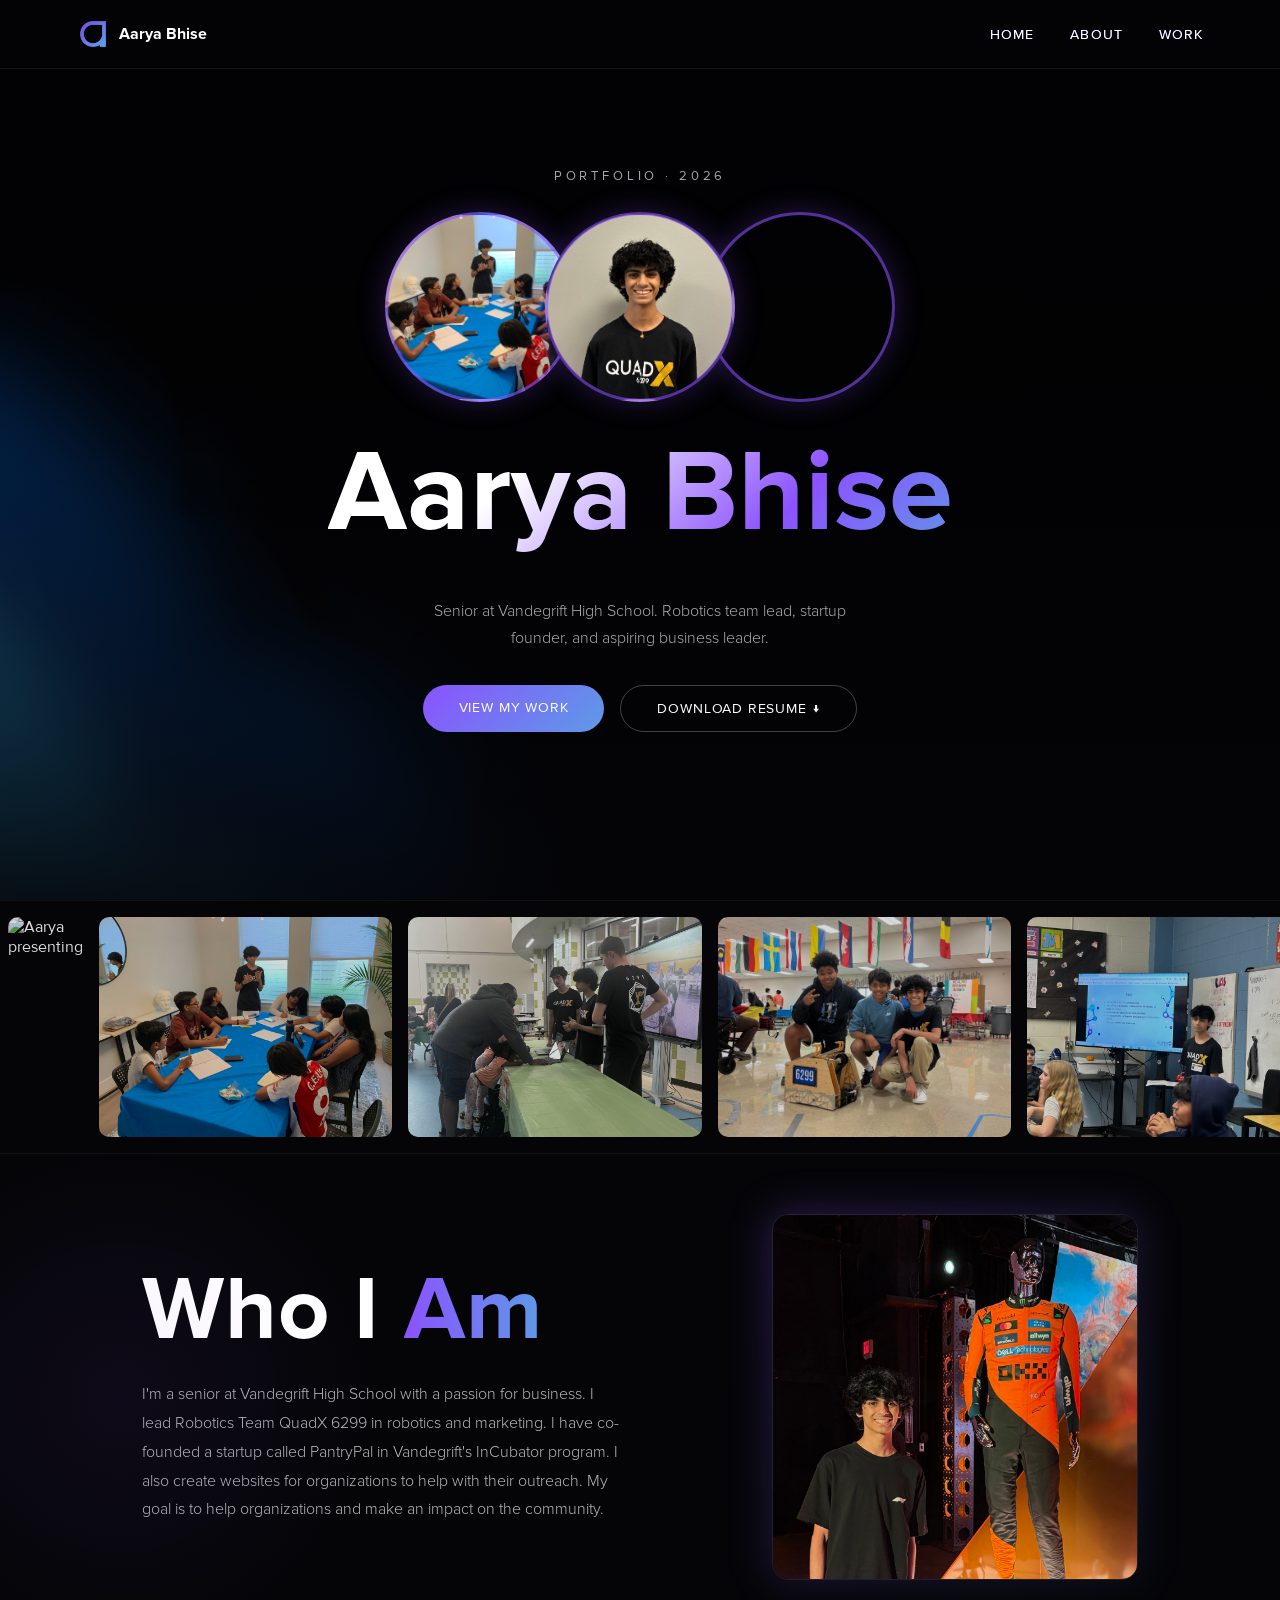
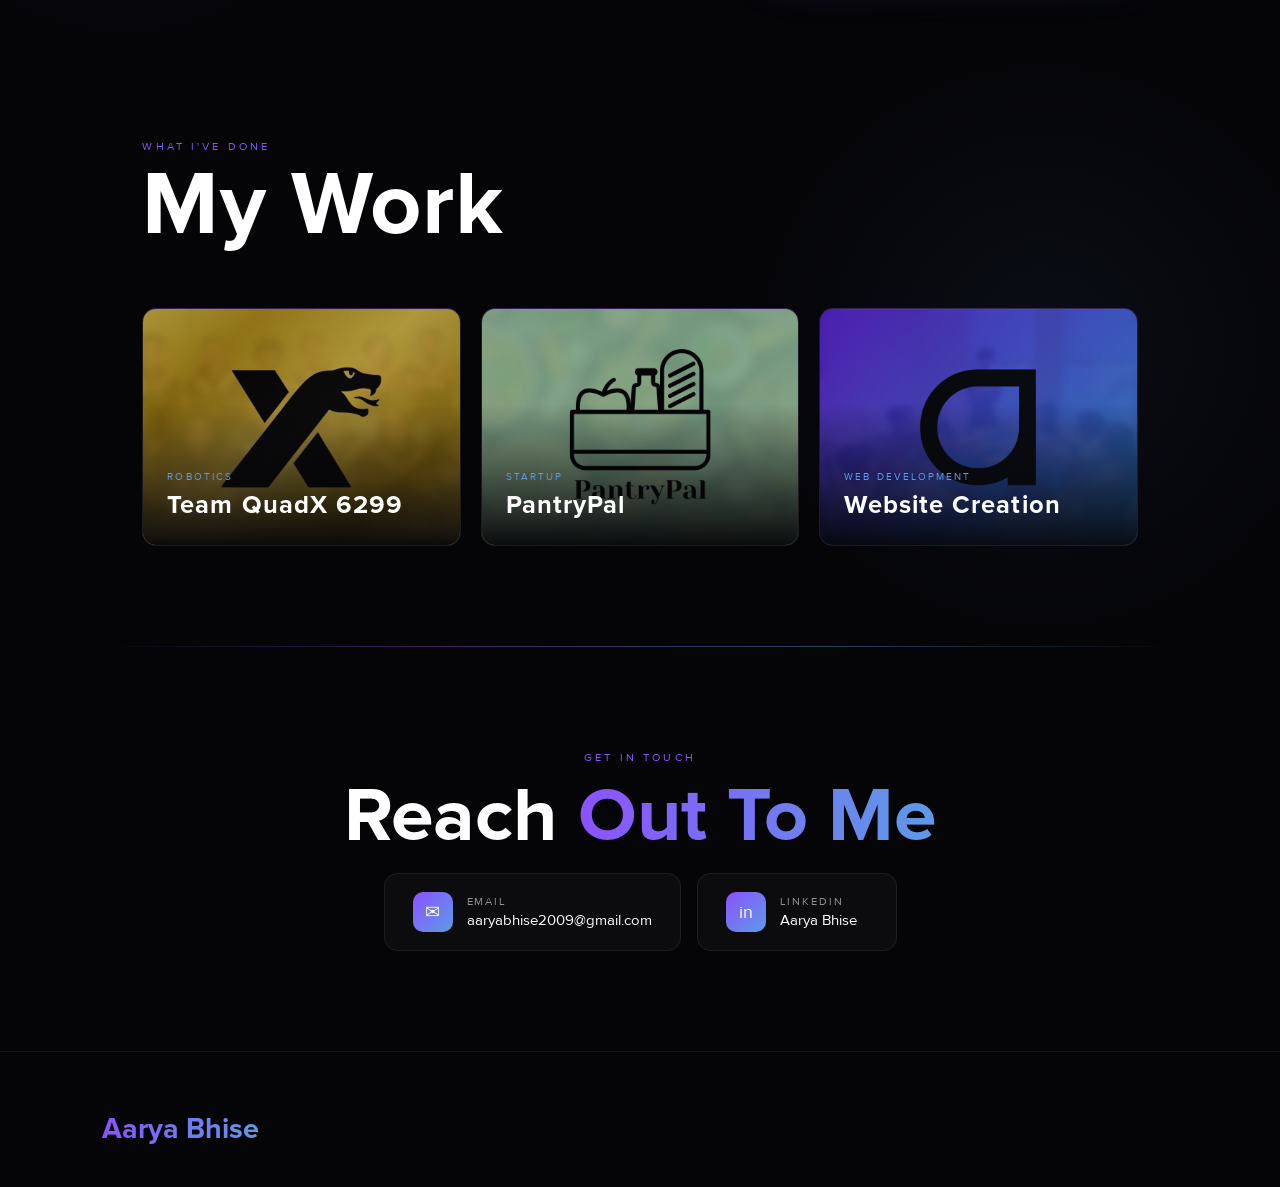
==== commit dcc49878: "Update index.html" ====
--- a/index.html
+++ b/index.html
@@ -960,7 +960,7 @@
             <h1 class="hero-title">Aarya Bhise</h1>
 
             <p class="hero-subtitle">
-                Junior at Vandegrift High School. Robotics team lead, startup founder, and aspiring business leader.
+                Senior at Vandegrift High School. Robotics team lead, startup founder, and aspiring business leader.
             </p>
 
             <div class="hero-cta" style="display:flex;gap:16px;flex-wrap:wrap;justify-content:center;">
@@ -996,7 +996,7 @@
             <div class="about-text">
                 <h2>Who I <span>Am</span></h2>
                 <p>
-                    I'm a junior at Vandegrift High School with a passion for business. I lead Robotics Team QuadX 6299 in robotics and marketing. I have co-founded a startup called PantryPal in Vandegrift's InCubator program. I also create websites for organizations to help with their outreach. My goal is to help organizations and make an impact on the community.
+                    I'm a senior at Vandegrift High School with a passion for business. I lead Robotics Team QuadX 6299 in robotics and marketing. I have co-founded a startup called PantryPal in Vandegrift's InCubator program. I also create websites for organizations to help with their outreach. My goal is to help organizations and make an impact on the community.
                 </p>
 
             </div>
@@ -1160,4 +1160,4 @@
         });
     </script>
 </body>
-</html>+</html>
